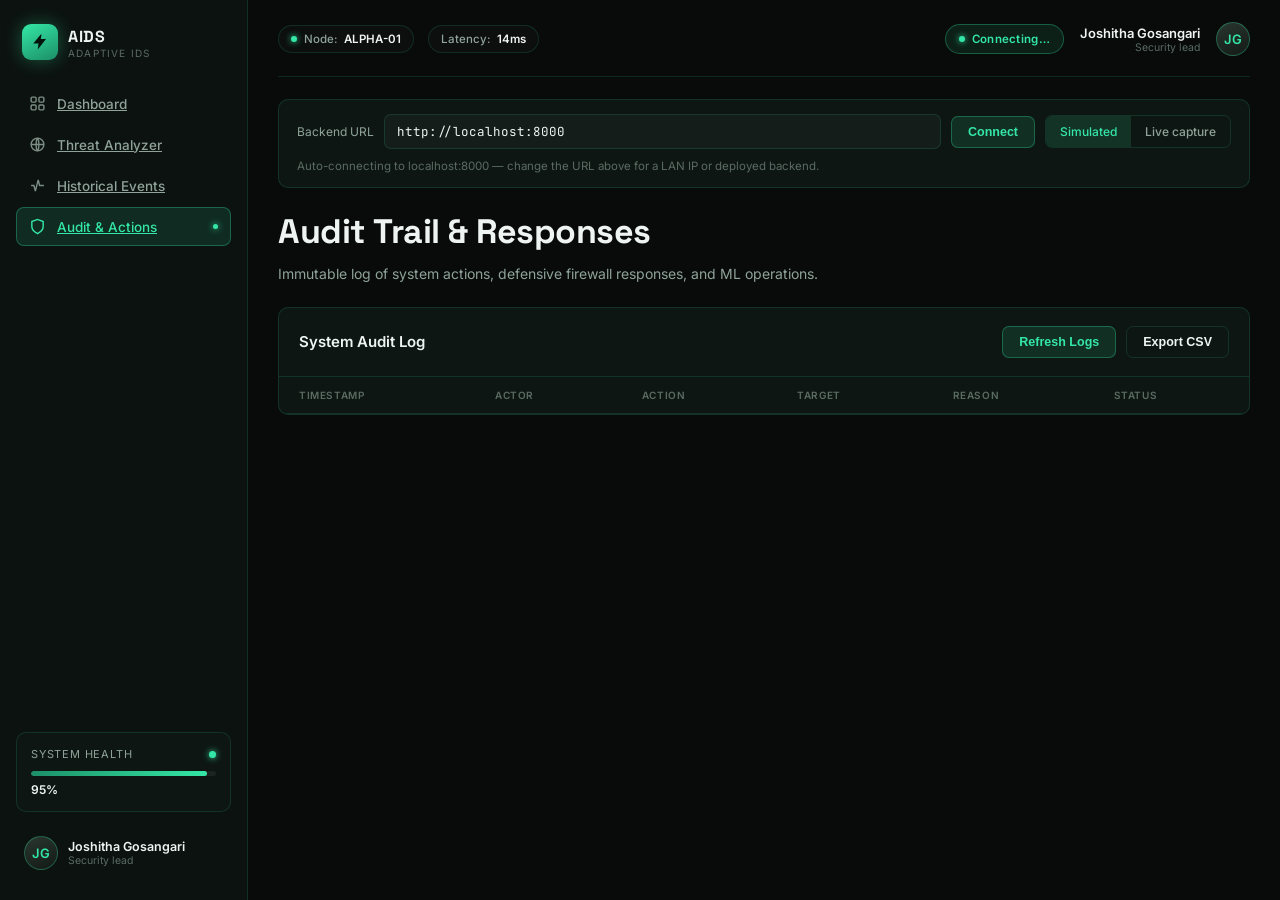
==== frontend/audit.html @ 53b81919 "Split frontend files into separate HTML, CSS and JS pages" ====
<!DOCTYPE html>
<html lang="en">
<head>
<meta charset="UTF-8">
<meta name="viewport" content="width=device-width, initial-scale=1.0">
<title>AIDS — Adaptive Intrusion Detection System</title>
<link rel="preconnect" href="https://fonts.googleapis.com">
<link href="https://fonts.googleapis.com/css2?family=Space+Grotesk:wght@500;600;700&family=Inter:wght@400;500;600&family=JetBrains+Mono:wght@400;500;600&display=swap" rel="stylesheet">
<link rel="stylesheet" href="css/styles.css">
</head>
<body>

<aside class="sidebar">
  <div class="brand">
    <div class="brand-mark">
      <svg width="18" height="18" viewBox="0 0 24 24" fill="#04120c"><path d="M13 2L3 14h7l-1 8 11-14h-7l1-6z"/></svg>
    </div>
    <div>
      <div class="brand-name">AIDS</div>
      <div class="brand-sub">Adaptive IDS</div>
    </div>
  </div>

    <nav>
    <a href="index.html" class="nav-item ">
      <svg viewBox="0 0 24 24" fill="none" stroke="currentColor" stroke-width="2"><rect x="3" y="3" width="7" height="7" rx="1.5"/><rect x="14" y="3" width="7" height="7" rx="1.5"/><rect x="3" y="14" width="7" height="7" rx="1.5"/><rect x="14" y="14" width="7" height="7" rx="1.5"/></svg>
      Dashboard <span class="nav-dot" style="display:none"></span>
    </a>
    <a href="incidents.html" class="nav-item ">
      <svg viewBox="0 0 24 24" fill="none" stroke="currentColor" stroke-width="2"><circle cx="12" cy="12" r="9"/><path d="M3 12h18M12 3c2.5 2.5 2.5 15.5 0 18M12 3c-2.5 2.5-2.5 15.5 0 18"/></svg>
      Threat Analyzer <span class="nav-dot" style="display:none"></span>
    </a>
    <a href="history.html" class="nav-item ">
      <svg viewBox="0 0 24 24" fill="none" stroke="currentColor" stroke-width="2"><path d="M3 12h4l2 8 4-16 2 8h6"/></svg>
      Historical Events <span class="nav-dot" style="display:none"></span>
    </a>
    <a href="audit.html" class="nav-item active">
      <svg viewBox="0 0 24 24" fill="none" stroke="currentColor" stroke-width="2"><path d="M12 22s8-4 8-10V5l-8-3-8 3v7c0 6 8 10 8 10z"/></svg>
      Audit & Actions <span class="nav-dot" style="display:block"></span>
    </a>
  </nav>

  <div class="health-card">
    <div class="health-top"><span>System health</span><span class="health-dot"></span></div>
    <div class="health-bar-track"><div class="health-bar-fill" id="healthFill"></div></div>
    <div class="health-val"><span id="healthVal">95</span>%</div>
  </div>

  <div class="profile-mini">
    <div class="avatar">JG</div>
    <div>
      <div class="profile-name">Joshitha Gosangari</div>
      <div class="profile-role">Security lead</div>
    </div>
  </div>
</aside>

<main>
  <div class="topbar">
    <div class="topbar-left">
      <div class="pill"><span class="pulse"></span> Node: <b>ALPHA-01</b></div>
      <div class="pill">Latency: <b id="latencyVal">14ms</b></div>
    </div>
    <div class="topbar-right">
      <div class="live-badge" id="liveBadge"><span class="pulse"></span> <span id="liveBadgeText">Connecting…</span></div>
      <div class="topbar-user"><div class="name">Joshitha Gosangari</div><div class="role">Security lead</div></div>
      <div class="avatar">JG</div>
    </div>
  </div>

  <div class="conn-bar">
    <div class="conn-row">
      <label>Backend URL</label>
      <input id="backendUrl" type="text" placeholder="http://localhost:8000" class="mono">
      <button id="connectBtn" class="conn-btn">Connect</button>
      <div class="mode-toggle">
        <button id="modeSimBtn" class="mode-btn mode-active" data-mode="simulated">Simulated</button>
        <button id="modeLiveBtn" class="mode-btn" data-mode="live">Live capture</button>
      </div>
    </div>
    <div id="connStatus" class="conn-status">Auto-connecting to localhost:8000 — change the URL above for a LAN IP or deployed backend.</div>
  </div>

  <!-- VIEW: AUDIT -->
  <section id="sec-audit" class="view-section" >
    <h1 class="hero display">Audit Trail & Responses</h1>
    <p class="hero-desc">Immutable log of system actions, defensive firewall responses, and ML operations.</p>
    <div class="table-panel">
      <div class="table-top">
        <div class="table-title">System Audit Log</div>
        <div style="display:flex; gap:10px;">
          <button class="conn-btn" onclick="fetchAudit()">Refresh Logs</button>
          <button class="conn-btn" onclick="exportTableToCSV('auditBody', 'audit_log.csv')" style="background:var(--surface); border:1px solid var(--border); color:var(--text);">Export CSV</button>
        </div>
      </div>
      <div style="max-height:600px; overflow-y:auto;">
        <table>
          <thead>
            <tr>
              <th>Timestamp</th><th>Actor</th><th>Action</th><th>Target</th><th>Reason</th><th>Status</th>
            </tr>
          </thead>
          <tbody id="auditBody"></tbody>
        </table>
      </div>
    </div>
  </section>

  

  

  

</main>

<!-- IP Profile Modal -->
<div class="modal-overlay" id="ipModal">
  <div class="modal-box">
    <button class="modal-close" onclick="closeIpModal()">&times;</button>
    <h2 class="display" style="margin-bottom:10px; font-size:22px;">IP Investigation</h2>
    <div class="mono" id="modalIp" style="color:var(--cyan); font-size:16px; margin-bottom:20px;"></div>
    
    <div style="display:flex; justify-content:space-between; background:rgba(255,255,255,0.05); padding:15px; border-radius:8px; margin-bottom:15px;">
      <div>
        <div style="font-size:11px; color:var(--text-secondary);">Total Events</div>
        <div style="font-size:18px; font-weight:bold;" id="modalEvents">0</div>
      </div>
      <div>
        <div style="font-size:11px; color:var(--text-secondary);">Intrusions</div>
        <div style="font-size:18px; font-weight:bold; color:var(--red);" id="modalIntrusions">0</div>
      </div>
      <div>
        <div style="font-size:11px; color:var(--text-secondary);">Correlated Incidents</div>
        <div style="font-size:18px; font-weight:bold;" id="modalIncidents">0</div>
      </div>
    </div>

    <div style="margin-bottom:20px;">
      <div style="font-size:12px; color:var(--text-secondary); margin-bottom:6px;">Known Attack Signatures (Internal)</div>
      <div id="modalAttacks" style="font-size:13px; color:var(--text-primary);">None</div>
    </div>

    <!-- Threat Intelligence Block -->
    <div style="margin-bottom:24px; padding:16px; background:rgba(255,255,255,0.03); border:1px solid var(--border); border-radius:8px;">
      <div style="display:flex; justify-content:space-between; align-items:center; margin-bottom:12px;">
        <div style="font-size:12px; font-weight:600; color:var(--text-secondary);"><svg viewBox="0 0 24 24" fill="none" stroke="currentColor" stroke-width="2" style="width:14px;height:14px;vertical-align:-3px;margin-right:4px;"><path d="M12 22s8-4 8-10V5l-8-3-8 3v7c0 6 8 10 8 10z"/></svg>External Threat Intelligence</div>
        <div id="tiRiskBadge" style="font-size:10px; font-weight:700; padding:3px 8px; border-radius:12px;"></div>
      </div>
      <div style="display:grid; grid-template-columns:1fr 1fr; gap:10px; font-size:12px;">
        <div><span style="color:var(--text-muted);">Location:</span> <span id="tiLocation" style="color:var(--text-primary);">—</span></div>
        <div><span style="color:var(--text-muted);">ASN:</span> <span id="tiAsn" style="color:var(--text-primary);">—</span></div>
      </div>
      <div id="tiTagsWrap" style="margin-top:12px; display:none; gap:6px; flex-wrap:wrap;"></div>
    </div>

    <button class="conn-btn" style="width:100%; border-color:var(--red); color:var(--red); background:rgba(240,82,90,0.1);" onclick="blockModalIp()">Block IP Address</button>
  </div>
</div>

<div class="toast" id="toast">
  <svg viewBox="0 0 24 24" width="20" height="20" fill="none" stroke="currentColor" stroke-width="2"><path d="M22 11.08V12a10 10 0 11-5.93-9.14"/><path d="M22 4L12 14.01l-3-3"/></svg>
  <span id="toastMsg">Action completed.</span>
</div>

<script src="js/app.js" defer></script>
</body>
</html>
---- frontend/css/styles.css ----
:root{
    --bg:#080b0a;
    --bg-elev:#0c1210;
    --card:#0e1613;
    --card-hover:#101c17;
    --border:rgba(52,225,161,0.14);
    --border-strong:rgba(52,225,161,0.32);
    --green:#34e7a6;
    --green-dim:#1c8f68;
    --cyan:#38bdf8;
    --red:#f0525a;
    --amber:#f5b942;
    --text-primary:#eef4f1;
    --text-secondary:#8fa39a;
    --text-muted:#5a6b63;
    --radius:10px;
  }
  *{box-sizing:border-box; margin:0; padding:0;}
  body{
    background:var(--bg);
    color:var(--text-primary);
    font-family:'Inter',sans-serif;
    display:flex;
    min-height:100vh;
  }
  ::selection{ background:var(--green-dim); color:#04120c; }
  .mono{ font-family:'JetBrains Mono',monospace; }
  .display{ font-family:'Space Grotesk',sans-serif; }

  /* ---------- Sidebar ---------- */
  .sidebar{
    width:248px; flex-shrink:0; background:var(--bg-elev);
    border-right:1px solid var(--border); display:flex; flex-direction:column;
    padding:20px 16px; position:sticky; top:0; height:100vh;
  }
  .brand{ display:flex; align-items:center; gap:10px; padding:4px 6px 24px; }
  .brand-mark{
    width:36px; height:36px; border-radius:9px;
    background:linear-gradient(155deg,var(--green),var(--green-dim));
    display:flex; align-items:center; justify-content:center;
    box-shadow:0 0 18px rgba(52,225,161,0.35);
  }
  .brand-name{ font-family:'Space Grotesk',sans-serif; font-weight:700; font-size:16px; letter-spacing:0.5px; }
  .brand-sub{ font-size:10px; color:var(--text-muted); letter-spacing:1.2px; text-transform:uppercase; }

  nav{ display:flex; flex-direction:column; gap:2px; flex:1; }
  .nav-item{
    display:flex; align-items:center; gap:11px;
    padding:10px 12px; border-radius:8px;
    color:var(--text-secondary); font-size:13.5px; font-weight:500;
    cursor:pointer; border:1px solid transparent;
    transition:background .15s, color .15s; position:relative;
  }
  .nav-item svg{ width:17px; height:17px; flex-shrink:0; opacity:.85; }
  .nav-item:hover{ background:rgba(52,225,161,0.06); color:var(--text-primary); }
  .nav-item.active{
    background:rgba(52,225,161,0.12); color:var(--green); border-color:var(--border-strong);
  }
  .nav-item.active svg{ opacity:1; }
  .nav-dot{ width:5px; height:5px; border-radius:50%; background:var(--green); margin-left:auto; box-shadow:0 0 6px var(--green); }

  .health-card{ margin-top:16px; padding:14px; border-radius:var(--radius); background:var(--card); border:1px solid var(--border); }
  .health-top{ display:flex; justify-content:space-between; align-items:center; font-size:11px; color:var(--text-secondary); text-transform:uppercase; letter-spacing:.8px; margin-bottom:10px; }
  .health-dot{ width:7px; height:7px; border-radius:50%; background:var(--green); box-shadow:0 0 6px var(--green); }
  .health-bar-track{ height:5px; border-radius:4px; background:rgba(255,255,255,0.06); overflow:hidden; margin-bottom:6px; }
  .health-bar-fill{ height:100%; border-radius:4px; background:linear-gradient(90deg,var(--green-dim),var(--green)); width:95%; }
  .health-val{ font-size:12px; color:var(--text-primary); font-weight:600; }

  .profile-mini{ display:flex; align-items:center; gap:10px; margin-top:14px; padding:10px 8px; border-radius:8px; }
  .avatar{
    width:34px; height:34px; border-radius:50%;
    background:linear-gradient(155deg,#2a3630,#131a17);
    border:1px solid var(--border-strong);
    display:flex; align-items:center; justify-content:center;
    font-size:13px; font-weight:600; color:var(--green);
  }
  .profile-name{ font-size:12.5px; font-weight:600; }
  .profile-role{ font-size:10.5px; color:var(--text-muted); }

  /* ---------- Main ---------- */
  main{ flex:1; min-width:0; padding:22px 30px 60px; }
  .topbar{
    display:flex; align-items:center; justify-content:space-between;
    padding-bottom:20px; margin-bottom:22px; border-bottom:1px solid var(--border);
  }
  .topbar-left{ display:flex; align-items:center; gap:14px; }
  .pill{
    display:flex; align-items:center; gap:7px;
    font-size:11.5px; font-weight:500; color:var(--text-secondary);
    padding:6px 12px; border-radius:20px; border:1px solid var(--border);
    background:rgba(255,255,255,0.02);
  }
  .pill b{ color:var(--text-primary); font-weight:600; }
  .pulse{ width:6px; height:6px; border-radius:50%; background:var(--green); box-shadow:0 0 6px var(--green); animation:pulse 1.8s infinite; }
  @keyframes pulse{ 0%,100%{opacity:1;} 50%{opacity:.35;} }
  .topbar-right{ display:flex; align-items:center; gap:16px; }
  .topbar-user{ text-align:right; }
  .topbar-user .name{ font-size:13px; font-weight:600; }
  .topbar-user .role{ font-size:10.5px; color:var(--text-muted); }
  .live-badge{
    display:flex; align-items:center; gap:7px;
    background:rgba(52,225,161,0.1); border:1px solid var(--border-strong);
    color:var(--green); font-size:11.5px; font-weight:600;
    padding:7px 13px; border-radius:20px; letter-spacing:.3px;
  }

  .conn-bar{ background:var(--card); border:1px solid var(--border); border-radius:var(--radius); padding:14px 18px; margin-bottom:22px; }
  .conn-row{ display:flex; align-items:center; gap:10px; flex-wrap:wrap; }
  .conn-row label{ font-size:12px; color:var(--text-secondary); white-space:nowrap; }
  #backendUrl{
    flex:1; min-width:220px; background:rgba(255,255,255,0.03); border:1px solid var(--border);
    color:var(--text-primary); font-size:12.5px; padding:8px 12px; border-radius:7px; outline:none;
  }
  #backendUrl:focus{ border-color:var(--border-strong); }
  .conn-btn{
    background:rgba(52,225,161,0.12); border:1px solid var(--border-strong); color:var(--green);
    font-size:12.5px; font-weight:600; padding:8px 16px; border-radius:7px; cursor:pointer;
  }
  .conn-btn:hover{ background:rgba(52,225,161,0.2); }
  .mode-toggle{ display:flex; border:1px solid var(--border); border-radius:7px; overflow:hidden; }
  .mode-btn{
    background:none; border:none; color:var(--text-secondary); font-size:12px; font-weight:500;
    padding:8px 14px; cursor:pointer; font-family:'Inter',sans-serif;
  }
  .mode-btn.mode-active{ background:rgba(52,225,161,0.14); color:var(--green); }
  .conn-status{ margin-top:10px; font-size:11.5px; color:var(--text-muted); }
  .conn-status.ok{ color:var(--green); }
  .conn-status.err{ color:var(--red); }

  .status-line{ display:flex; align-items:center; gap:8px; color:var(--green); font-size:11.5px; font-weight:600; letter-spacing:1px; text-transform:uppercase; margin-bottom:10px; }
  h1.hero{ font-family:'Space Grotesk',sans-serif; font-weight:700; font-size:34px; letter-spacing:-0.5px; margin-bottom:10px; }
  .hero-desc{ color:var(--text-secondary); font-size:14px; max-width:640px; line-height:1.55; margin-bottom:22px; }
  .hero-desc b{ color:var(--text-primary); }

  .stat-grid{ display:grid; grid-template-columns:repeat(4,1fr); gap:16px; margin-bottom:22px; }
  .stat-card{
    background:var(--card); border:1px solid var(--border); border-radius:var(--radius);
    padding:18px; transition:border-color .2s, transform .2s;
  }
  .stat-card:hover{ border-color:var(--border-strong); transform:translateY(-1px); }
  .stat-top{ display:flex; align-items:center; justify-content:space-between; margin-bottom:14px; }
  .stat-icon{ width:32px; height:32px; border-radius:8px; display:flex; align-items:center; justify-content:center; }
  .stat-icon svg{ width:16px; height:16px; }
  .stat-tag{ font-size:9.5px; font-weight:700; letter-spacing:.6px; padding:3px 8px; border-radius:5px; }
  .stat-label{ font-size:11.5px; color:var(--text-secondary); margin-bottom:4px; }
  .stat-value{ font-family:'Space Grotesk',sans-serif; font-size:26px; font-weight:700; }
  .stat-value span{ font-size:14px; color:var(--text-muted); font-weight:500; }
  .stat-foot{ font-size:11px; margin-top:8px; display:flex; align-items:center; gap:5px; }

  .c-global .stat-icon{ background:rgba(56,189,248,0.12); color:var(--cyan); }
  .c-global .stat-tag{ background:rgba(56,189,248,0.12); color:var(--cyan); }
  .c-neural .stat-icon{ background:rgba(52,225,161,0.12); color:var(--green); }
  .c-neural .stat-tag{ background:rgba(52,225,161,0.12); color:var(--green); }
  .c-critical .stat-icon{ background:rgba(240,82,90,0.14); color:var(--red); }
  .c-critical .stat-tag{ background:rgba(240,82,90,0.14); color:var(--red); }
  .c-health .stat-icon{ background:rgba(52,225,161,0.12); color:var(--green); }
  .c-health .stat-tag{ background:rgba(52,225,161,0.12); color:var(--green); }
  .foot-up{ color:var(--green); } .foot-warn{ color:var(--red); } .foot-neutral{ color:var(--text-muted); }

  .insight-panel{
    background:linear-gradient(180deg, rgba(52,225,161,0.05), transparent 60%), var(--card);
    border:1px solid var(--border); border-radius:var(--radius);
    padding:20px 22px; margin-bottom:22px;
  }
  .insight-head{ display:flex; align-items:center; gap:9px; margin-bottom:12px; font-weight:600; font-size:14.5px; }
  .insight-head svg{ width:16px; height:16px; color:var(--green); }
  .insight-panel p{ font-size:13px; color:var(--text-secondary); line-height:1.75; }
  .insight-panel p + p{ margin-top:10px; }
  .insight-panel b{ color:var(--text-primary); }
  .insight-src{ margin-top:12px; font-size:11px; color:var(--text-muted); font-style:italic; }

  .grid-2{ display:grid; grid-template-columns:2fr 1fr; gap:16px; margin-bottom:22px; align-items:start; }
  .panel{ background:var(--card); border:1px solid var(--border); border-radius:var(--radius); padding:20px; }
  .panel-head{ display:flex; align-items:center; justify-content:space-between; margin-bottom:16px; }
  .panel-title{ display:flex; align-items:center; gap:9px; font-weight:600; font-size:15px; }
  .panel-title svg{ width:16px; height:16px; color:var(--green); }
  .legend{ display:flex; gap:16px; margin-left:auto; font-size:11.5px; color:var(--text-secondary); }
  .legend span{ display:inline-flex; align-items:center; gap:6px; }
  .dot{ width:8px; height:8px; border-radius:2px; }

  #chartWrap{ position:relative; height:230px; margin-top:4px; }
  #tooltip{
    position:absolute; pointer-events:none; opacity:0; transition:opacity .1s;
    background:#0c1512; border:1px solid var(--border-strong); border-radius:8px;
    padding:8px 12px; font-size:11.5px; z-index:5; white-space:nowrap;
  }
  #tooltip .t-time{ color:var(--text-muted); margin-bottom:4px; font-family:'JetBrains Mono',monospace; }
  #tooltip .t-row{ display:flex; justify-content:space-between; gap:14px; }

  .posture-row{ margin-bottom:16px; }
  .posture-top{ display:flex; justify-content:space-between; font-size:12.5px; margin-bottom:6px; }
  .posture-top b{ font-weight:600; }
  .posture-track{ height:6px; border-radius:4px; background:rgba(255,255,255,0.05); overflow:hidden; }
  .posture-fill{ height:100%; border-radius:4px; }
  .ai-note{
    margin-top:18px; padding:12px 14px; border-radius:8px;
    background:rgba(52,225,161,0.06); border:1px solid var(--border);
    font-size:12px; color:var(--text-secondary); line-height:1.6;
    display:flex; gap:10px;
  }
  .ai-note .bar{ width:3px; border-radius:2px; background:var(--green); flex-shrink:0; }
  .ai-note b{ color:var(--text-primary); }

  .table-panel{ background:var(--card); border:1px solid var(--border); border-radius:var(--radius); overflow:hidden; }
  .table-top{ display:flex; align-items:center; gap:12px; padding:18px 20px; border-bottom:1px solid var(--border); flex-wrap:wrap; }
  .table-title{ display:flex; align-items:center; gap:9px; font-weight:600; font-size:15px; margin-right:auto; }
  .table-title svg{ width:16px; height:16px; color:var(--green); }
  .search-box{
    display:flex; align-items:center; gap:8px;
    background:rgba(255,255,255,0.03); border:1px solid var(--border); border-radius:7px;
    padding:7px 11px; min-width:200px;
  }
  .search-box svg{ width:14px; height:14px; color:var(--text-muted); flex-shrink:0; }
  .search-box input{
    background:none; border:none; outline:none; color:var(--text-primary);
    font-size:12.5px; width:100%; font-family:'Inter',sans-serif;
  }
  .search-box input::placeholder{ color:var(--text-muted); }
  select{
    background:rgba(255,255,255,0.03); border:1px solid var(--border); color:var(--text-secondary);
    font-size:12px; padding:7px 10px; border-radius:7px; outline:none; font-family:'Inter',sans-serif;
    cursor:pointer;
  }
  select:hover{ border-color:var(--border-strong); }

  table{ width:100%; border-collapse:collapse; }
  thead th{
    text-align:left; font-size:10px; letter-spacing:.6px; text-transform:uppercase;
    color:var(--text-muted); font-weight:600; padding:12px 20px; border-bottom:1px solid var(--border);
    white-space:nowrap;
  }
  tbody td{ padding:13px 20px; font-size:12.5px; border-bottom:1px solid rgba(255,255,255,0.03); white-space:nowrap; }
  tbody tr{ transition:background .3s; }
  tbody tr:hover{ background:rgba(52,225,161,0.03); }
  tbody tr.new-row{ animation:rowIn .6s ease; }
  @keyframes rowIn{ from{ background:rgba(52,225,161,0.14); } to{ background:transparent; } }
  .badge{ display:inline-block; font-size:11px; font-weight:600; padding:4px 10px; border-radius:5px; }
  .badge-normal{ background:rgba(52,225,161,0.12); color:var(--green); }
  .badge-intrusion{ background:rgba(240,82,90,0.14); color:var(--red); }
  .proto-badge{ font-family:'JetBrains Mono',monospace; font-size:10.5px; background:rgba(255,255,255,0.05); padding:3px 8px; border-radius:5px; color:var(--text-secondary); }
  .sev-badge{ font-size:10.5px; font-weight:700; padding:3px 9px; border-radius:5px; letter-spacing:.3px; }
  .sev-critical{ background:var(--red); color:#3a0508; }
  .sev-low{ background:rgba(245,185,66,0.15); color:var(--amber); }
  .sev-none{ color:var(--text-muted); }
  .ip{ font-family:'JetBrains Mono',monospace; font-size:12px; color:var(--cyan); cursor:pointer; text-decoration:underline; }
  .ip:hover { color:var(--green); }
  .conf-high{ color:var(--green); font-weight:600; }
  .conf-low{ color:var(--amber); font-weight:600; }
  .attack-type{ font-size:11.5px; color:var(--text-secondary); }
  .action-icons{ display:flex; gap:10px; }
  .action-icons button{
    background:none; border:1px solid var(--border); border-radius:6px; width:26px; height:26px;
    display:flex; align-items:center; justify-content:center; cursor:pointer; color:var(--text-secondary);
  }
  .action-icons button:hover{ border-color:var(--border-strong); color:var(--green); }
  .action-icons svg{ width:13px; height:13px; }
  .table-empty{ padding:40px 20px; text-align:center; color:var(--text-muted); font-size:13px; }

  ::-webkit-scrollbar{ width:8px; height:8px; }
  ::-webkit-scrollbar-thumb{ background:rgba(52,225,161,0.18); border-radius:8px; }
  ::-webkit-scrollbar-track{ background:transparent; }

  @media(max-width:1100px){
    .stat-grid{ grid-template-columns:repeat(2,1fr); }
    .grid-2{ grid-template-columns:1fr; }
  }

  /* Modal */
  .modal-overlay {
    position:fixed; top:0; left:0; width:100%; height:100%; background:rgba(0,0,0,0.7);
    display:flex; align-items:center; justify-content:center; z-index:100; opacity:0; pointer-events:none; transition:opacity .2s;
  }
  .modal-overlay.open { opacity:1; pointer-events:auto; }
  .modal-box {
    background:var(--card); border:1px solid var(--border); border-radius:var(--radius); padding:24px;
    width:90%; max-width:500px; transform:scale(0.95); transition:transform .2s;
  }
  .modal-overlay.open .modal-box { transform:scale(1); }
  .modal-close { float:right; background:none; border:none; color:var(--text-muted); cursor:pointer; font-size:20px; }
  .modal-close:hover { color:var(--text-primary); }

  .toast {
    position:fixed; bottom:20px; right:20px; background:var(--card); border:1px solid var(--border-strong);
    color:var(--green); padding:12px 20px; border-radius:8px; z-index:1000; display:flex; align-items:center; gap:10px;
    box-shadow: 0 4px 12px rgba(0,0,0,0.5); transform:translateY(100px); opacity:0; transition:all 0.3s;
  }
  .toast.show { transform:translateY(0); opacity:1; }
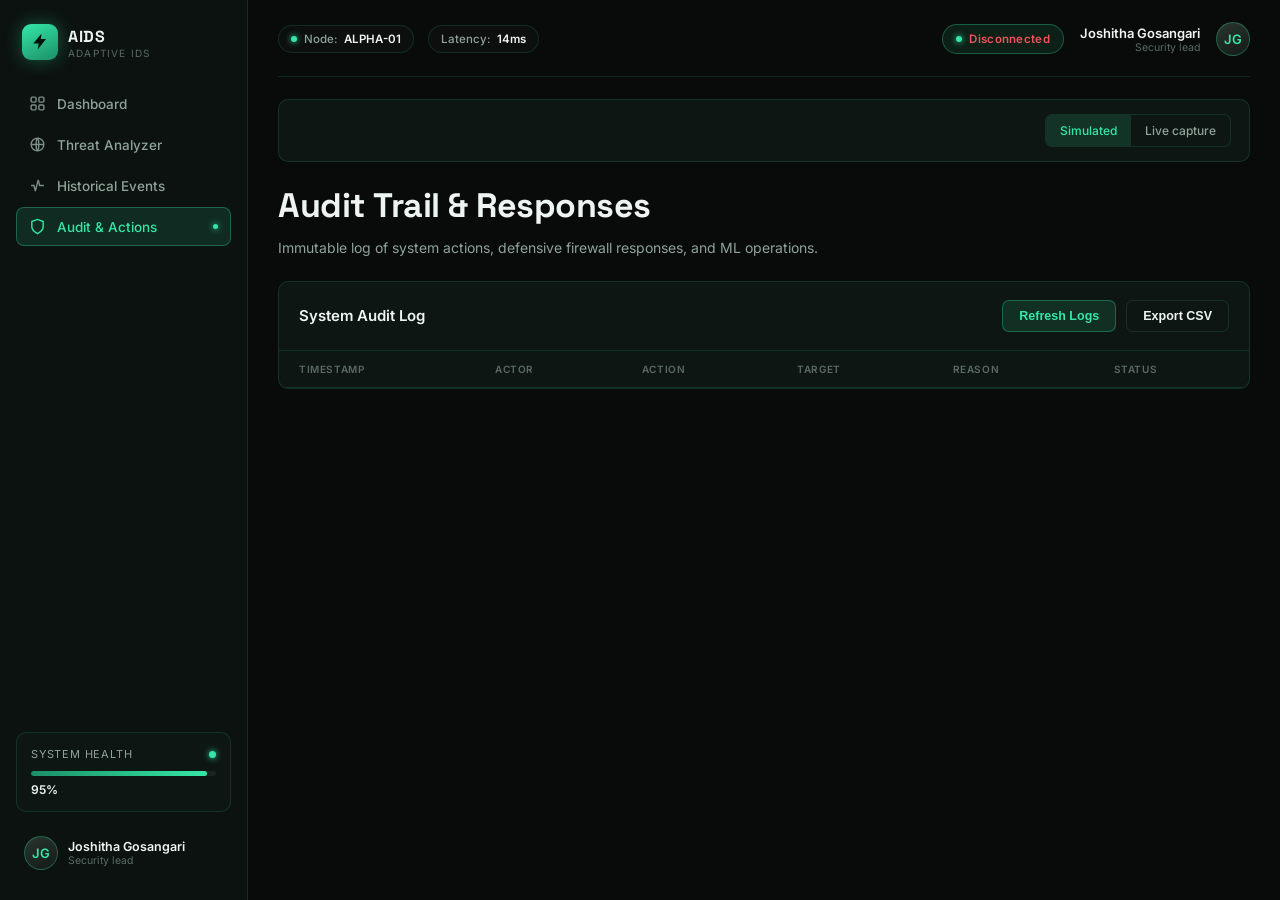
==== commit 2416a4a4: "Hardcode connection logic and remove connection inputs" ====
--- a/frontend/audit.html
+++ b/frontend/audit.html
@@ -69,16 +69,13 @@
   </div>
 
   <div class="conn-bar">
-    <div class="conn-row">
-      <label>Backend URL</label>
-      <input id="backendUrl" type="text" placeholder="http://localhost:8000" class="mono">
-      <button id="connectBtn" class="conn-btn">Connect</button>
+    <div class="conn-row" style="justify-content: flex-end;">
       <div class="mode-toggle">
         <button id="modeSimBtn" class="mode-btn mode-active" data-mode="simulated">Simulated</button>
         <button id="modeLiveBtn" class="mode-btn" data-mode="live">Live capture</button>
       </div>
     </div>
-    <div id="connStatus" class="conn-status">Auto-connecting to localhost:8000 — change the URL above for a LAN IP or deployed backend.</div>
+    <div id="connStatus" class="conn-status" style="display:none;"></div>
   </div>
 
   <!-- VIEW: AUDIT -->
--- a/frontend/css/styles.css
+++ b/frontend/css/styles.css
@@ -50,6 +50,7 @@
     color:var(--text-secondary); font-size:13.5px; font-weight:500;
     cursor:pointer; border:1px solid transparent;
     transition:background .15s, color .15s; position:relative;
+    text-decoration:none;
   }
   .nav-item svg{ width:17px; height:17px; flex-shrink:0; opacity:.85; }
   .nav-item:hover{ background:rgba(52,225,161,0.06); color:var(--text-primary); }
@@ -127,6 +128,22 @@
   .conn-status.ok{ color:var(--green); }
   .conn-status.err{ color:var(--red); }
 
+  .ticker-wrap{
+    display:flex; align-items:center; background:rgba(240,82,90,0.04);
+    border:1px solid rgba(240,82,90,0.15); border-radius:7px; overflow:hidden;
+    margin-bottom:22px; height:34px;
+  }
+  .ticker-label{
+    background:rgba(240,82,90,0.12); color:var(--red); font-size:10px; font-weight:700;
+    padding:0 12px; height:100%; display:flex; align-items:center; letter-spacing:1px;
+    border-right:1px solid rgba(240,82,90,0.2); z-index:2; flex-shrink:0;
+  }
+  .ticker-track{ flex:1; overflow:hidden; position:relative; height:100%; display:flex; align-items:center; white-space:nowrap; }
+  .ticker-content{ display:flex; gap:30px; padding-left:100%; animation:ticker 25s linear infinite; }
+  .ticker-item{ font-family:'JetBrains Mono',monospace; font-size:11.5px; color:var(--text-primary); display:inline-flex; align-items:center; gap:8px;}
+  .ticker-item b{ color:var(--red); }
+  @keyframes ticker{ 0% { transform:translateX(0); } 100% { transform:translateX(-100%); } }
+
   .status-line{ display:flex; align-items:center; gap:8px; color:var(--green); font-size:11.5px; font-weight:600; letter-spacing:1px; text-transform:uppercase; margin-bottom:10px; }
   h1.hero{ font-family:'Space Grotesk',sans-serif; font-weight:700; font-size:34px; letter-spacing:-0.5px; margin-bottom:10px; }
   .hero-desc{ color:var(--text-secondary); font-size:14px; max-width:640px; line-height:1.55; margin-bottom:22px; }
@@ -170,7 +187,8 @@
   .insight-src{ margin-top:12px; font-size:11px; color:var(--text-muted); font-style:italic; }
 
   .grid-2{ display:grid; grid-template-columns:2fr 1fr; gap:16px; margin-bottom:22px; align-items:start; }
-  .panel{ background:var(--card); border:1px solid var(--border); border-radius:var(--radius); padding:20px; }
+  .grid-3{ display:grid; grid-template-columns:2fr 1fr 1fr; gap:16px; margin-bottom:22px; align-items:start; }
+  .panel{ background:var(--card); border:1px solid var(--border); border-radius:var(--radius); padding:20px; height:100%; }
   .panel-head{ display:flex; align-items:center; justify-content:space-between; margin-bottom:16px; }
   .panel-title{ display:flex; align-items:center; gap:9px; font-weight:600; font-size:15px; }
   .panel-title svg{ width:16px; height:16px; color:var(--green); }
@@ -186,6 +204,22 @@
   }
   #tooltip .t-time{ color:var(--text-muted); margin-bottom:4px; font-family:'JetBrains Mono',monospace; }
   #tooltip .t-row{ display:flex; justify-content:space-between; gap:14px; }
+  
+  .proto-chart-wrap{ display:flex; justify-content:center; align-items:center; margin:15px 0 25px; }
+  .doughnut-chart{
+    width:140px; height:140px; border-radius:50%;
+    background:conic-gradient(var(--text-muted) 0% 100%);
+    position:relative;
+    display:flex; justify-content:center; align-items:center;
+    transition:background 0.5s ease;
+  }
+  .doughnut-chart::after{
+    content:""; width:100px; height:100px; border-radius:50%; background:var(--card);
+    position:absolute; box-shadow:inset 0 0 10px rgba(0,0,0,0.5);
+  }
+  .proto-legend{ display:flex; flex-direction:column; gap:10px; }
+  .proto-legend-item{ display:flex; align-items:center; justify-content:space-between; font-size:12.5px; color:var(--text-secondary); }
+  .proto-legend-item b{ color:var(--text-primary); font-family:'JetBrains Mono',monospace; }
 
   .posture-row{ margin-bottom:16px; }
   .posture-top{ display:flex; justify-content:space-between; font-size:12.5px; margin-bottom:6px; }
@@ -262,8 +296,34 @@
 
   @media(max-width:1100px){
     .stat-grid{ grid-template-columns:repeat(2,1fr); }
-    .grid-2{ grid-template-columns:1fr; }
-  }
+    .grid-3{ grid-template-columns:1fr; }
+  }
+
+  /* Packet Inspector Panel */
+  .inspector-panel{
+    position:fixed; top:0; right:-500px; width:450px; height:100vh;
+    background:var(--bg-elev); border-left:1px solid var(--border-strong);
+    box-shadow:-10px 0 30px rgba(0,0,0,0.6); z-index:90; transition:right 0.3s cubic-bezier(0.2, 0.8, 0.2, 1);
+    display:flex; flex-direction:column;
+  }
+  .inspector-panel.open{ right:0; }
+  .inspector-head{
+    padding:20px; border-bottom:1px solid var(--border);
+    display:flex; justify-content:space-between; align-items:center;
+  }
+  .inspector-title{ font-size:15px; font-weight:600; color:var(--text-primary); }
+  .inspector-body{ padding:20px; flex:1; overflow-y:auto; }
+  .inspector-meta{ margin-bottom:24px; display:flex; flex-direction:column; gap:8px; font-size:12.5px; color:var(--text-secondary); }
+  .inspector-meta b{ color:var(--cyan); font-family:'JetBrains Mono',monospace; }
+  .inspector-section-title{ font-size:11px; font-weight:700; color:var(--text-muted); text-transform:uppercase; letter-spacing:1px; margin-bottom:12px; }
+  .hex-dump{
+    background:#080b0a; border:1px solid var(--border); border-radius:7px;
+    padding:16px; font-family:'JetBrains Mono',monospace; font-size:11.5px;
+    color:var(--text-secondary); line-height:1.6; white-space:pre; overflow-x:auto;
+  }
+  .hex-dump .hd-offset{ color:var(--text-muted); margin-right:16px; }
+  .hex-dump .hd-hex{ color:var(--cyan); margin-right:16px; }
+  .hex-dump .hd-ascii{ color:var(--green-dim); }
 
   /* Modal */
   .modal-overlay {
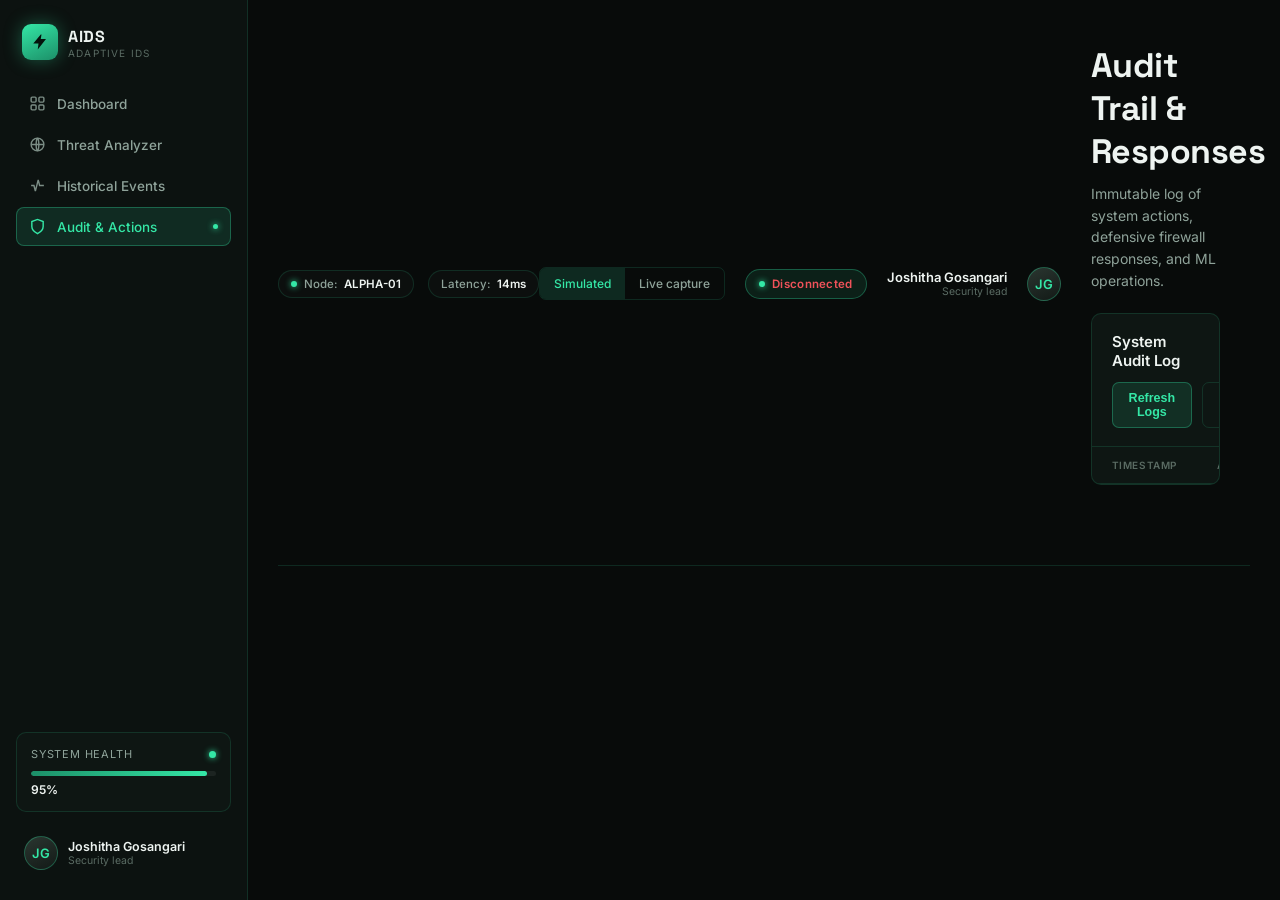
==== commit db7a2d75: "Fix UI topbar styling on all pages" ====
--- a/frontend/audit.html
+++ b/frontend/audit.html
@@ -61,22 +61,17 @@
       <div class="pill"><span class="pulse"></span> Node: <b>ALPHA-01</b></div>
       <div class="pill">Latency: <b id="latencyVal">14ms</b></div>
     </div>
-    <div class="topbar-right">
+    <div class="topbar-right" style="display:flex; align-items:center; gap:20px;">
+      <div class="mode-toggle">
+        <button id="modeSimBtn" class="mode-btn mode-active" data-mode="simulated">Simulated</button>
+        <button id="modeLiveBtn" class="mode-btn" data-mode="live">Live capture</button>
+      </div>
       <div class="live-badge" id="liveBadge"><span class="pulse"></span> <span id="liveBadgeText">Connecting…</span></div>
       <div class="topbar-user"><div class="name">Joshitha Gosangari</div><div class="role">Security lead</div></div>
       <div class="avatar">JG</div>
     </div>
-  </div>
-
-  <div class="conn-bar">
-    <div class="conn-row" style="justify-content: flex-end;">
-      <div class="mode-toggle">
-        <button id="modeSimBtn" class="mode-btn mode-active" data-mode="simulated">Simulated</button>
-        <button id="modeLiveBtn" class="mode-btn" data-mode="live">Live capture</button>
-      </div>
-    </div>
-    <div id="connStatus" class="conn-status" style="display:none;"></div>
-  </div>
+  </header>
+  <main class="content">
 
   <!-- VIEW: AUDIT -->
   <section id="sec-audit" class="view-section" >
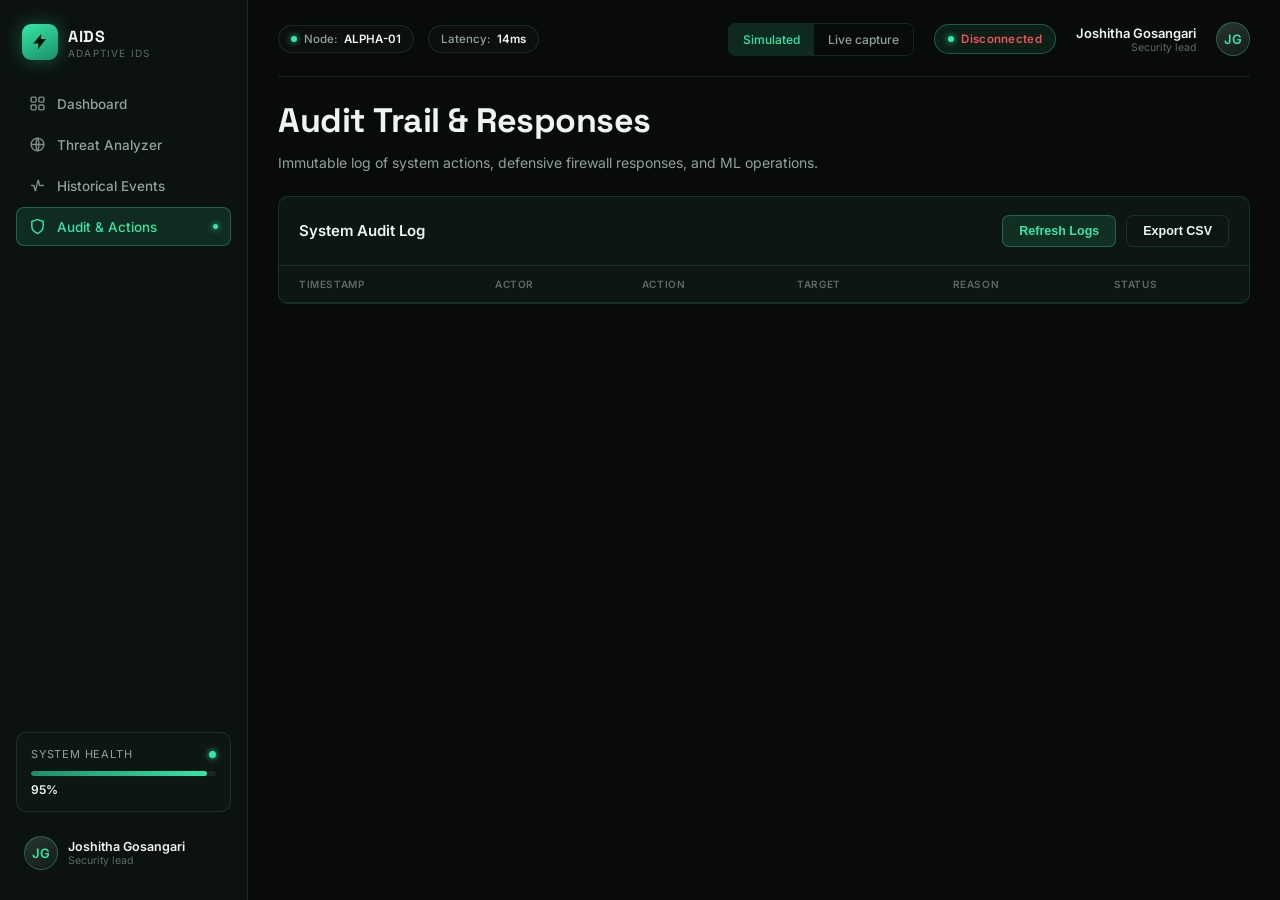
==== commit 725934e4: "Fix UI layout bug caused by stray tags" ====
--- a/frontend/audit.html
+++ b/frontend/audit.html
@@ -70,8 +70,7 @@
       <div class="topbar-user"><div class="name">Joshitha Gosangari</div><div class="role">Security lead</div></div>
       <div class="avatar">JG</div>
     </div>
-  </header>
-  <main class="content">
+  </div>
 
   <!-- VIEW: AUDIT -->
   <section id="sec-audit" class="view-section" >
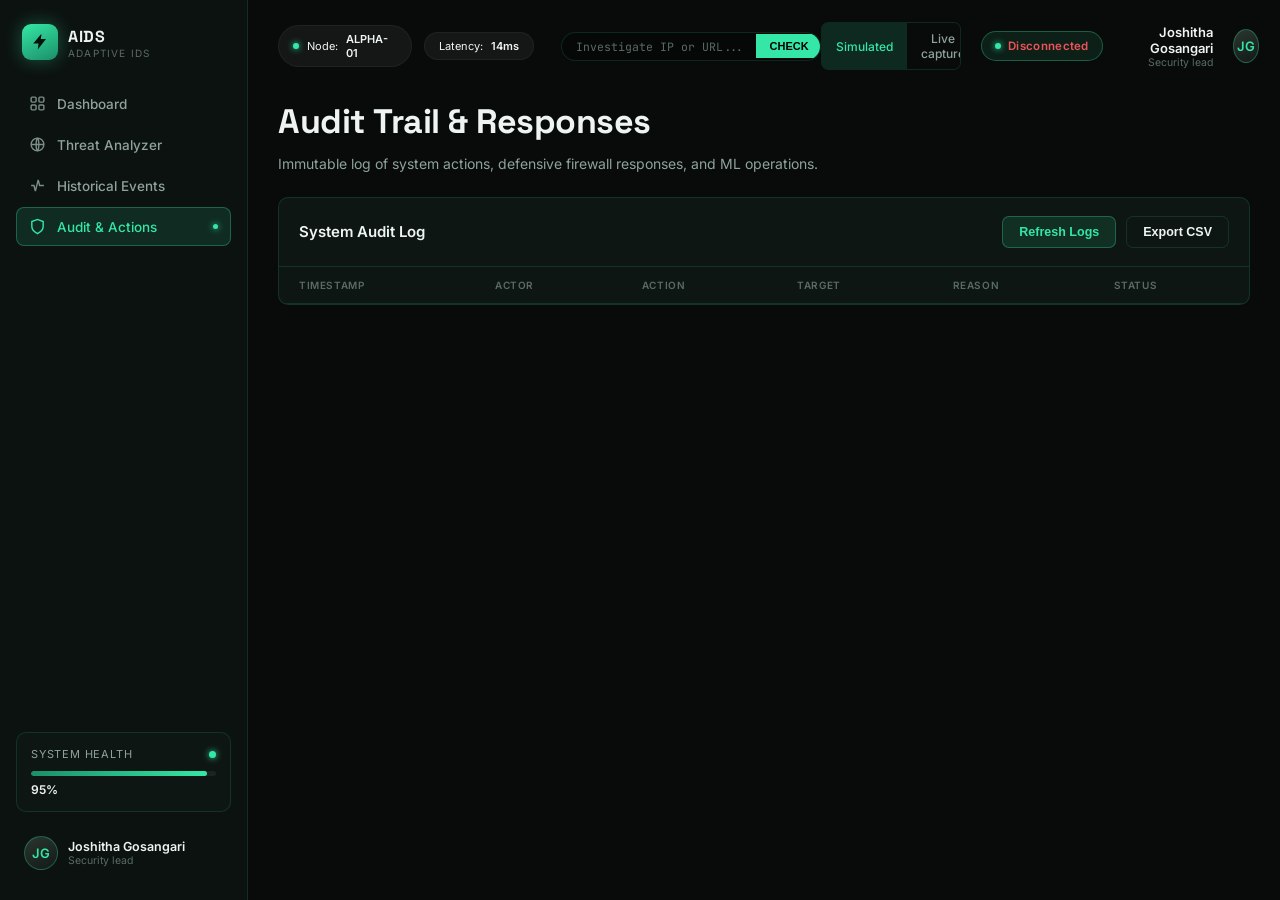
==== commit 19a56c12: "Add manual IP/URL lookup feature to topbar" ====
--- a/frontend/audit.html
+++ b/frontend/audit.html
@@ -60,6 +60,10 @@
     <div class="topbar-left">
       <div class="pill"><span class="pulse"></span> Node: <b>ALPHA-01</b></div>
       <div class="pill">Latency: <b id="latencyVal">14ms</b></div>
+      <div class="lookup-bar">
+        <input type="text" id="manualLookupInput_aud" placeholder="Investigate IP or URL..." class="mono" onkeypress="if(event.key==='Enter') manualLookup('manualLookupInput_aud')">
+        <button onclick="manualLookup('manualLookupInput_aud')">Check</button>
+      </div>
     </div>
     <div class="topbar-right" style="display:flex; align-items:center; gap:20px;">
       <div class="mode-toggle">
--- a/frontend/css/styles.css
+++ b/frontend/css/styles.css
@@ -80,17 +80,17 @@
 
   /* ---------- Main ---------- */
   main{ flex:1; min-width:0; padding:22px 30px 60px; }
-  .topbar{
-    display:flex; align-items:center; justify-content:space-between;
-    padding-bottom:20px; margin-bottom:22px; border-bottom:1px solid var(--border);
-  }
-  .topbar-left{ display:flex; align-items:center; gap:14px; }
-  .pill{
-    display:flex; align-items:center; gap:7px;
-    font-size:11.5px; font-weight:500; color:var(--text-secondary);
-    padding:6px 12px; border-radius:20px; border:1px solid var(--border);
-    background:rgba(255,255,255,0.02);
-  }
+  .topbar{ display:flex; justify-content:space-between; margin-bottom:30px; align-items:center; }
+  .topbar-left{ display:flex; align-items:center; gap:12px; }
+  .pill{ background:rgba(255,255,255,0.05); border-radius:30px; padding:6px 14px; font-size:11px; display:flex; align-items:center; gap:8px; border:1px solid rgba(255,255,255,0.05); }
+  
+  .lookup-bar { display:flex; align-items:center; background:rgba(0,0,0,0.2); border:1px solid var(--border); border-radius:30px; overflow:hidden; margin-left:15px; }
+  .lookup-bar input { background:transparent; border:none; color:var(--text-primary); padding:6px 14px; font-size:11.5px; width:200px; outline:none; }
+  .lookup-bar input::placeholder { color:var(--text-muted); }
+  .lookup-bar button { background:var(--green); color:#000; border:none; padding:6px 14px; font-size:11px; font-weight:700; cursor:pointer; text-transform:uppercase; transition:background .2s; }
+  .lookup-bar button:hover { background:#2cc990; }
+
+  .live-badge{ font-size:11.5px; display:flex; align-items:center; gap:8px; color:var(--green); background:rgba(52,225,161,0.1); padding:6px 12px; border-radius:30px; font-weight:600;}
   .pill b{ color:var(--text-primary); font-weight:600; }
   .pulse{ width:6px; height:6px; border-radius:50%; background:var(--green); box-shadow:0 0 6px var(--green); animation:pulse 1.8s infinite; }
   @keyframes pulse{ 0%,100%{opacity:1;} 50%{opacity:.35;} }
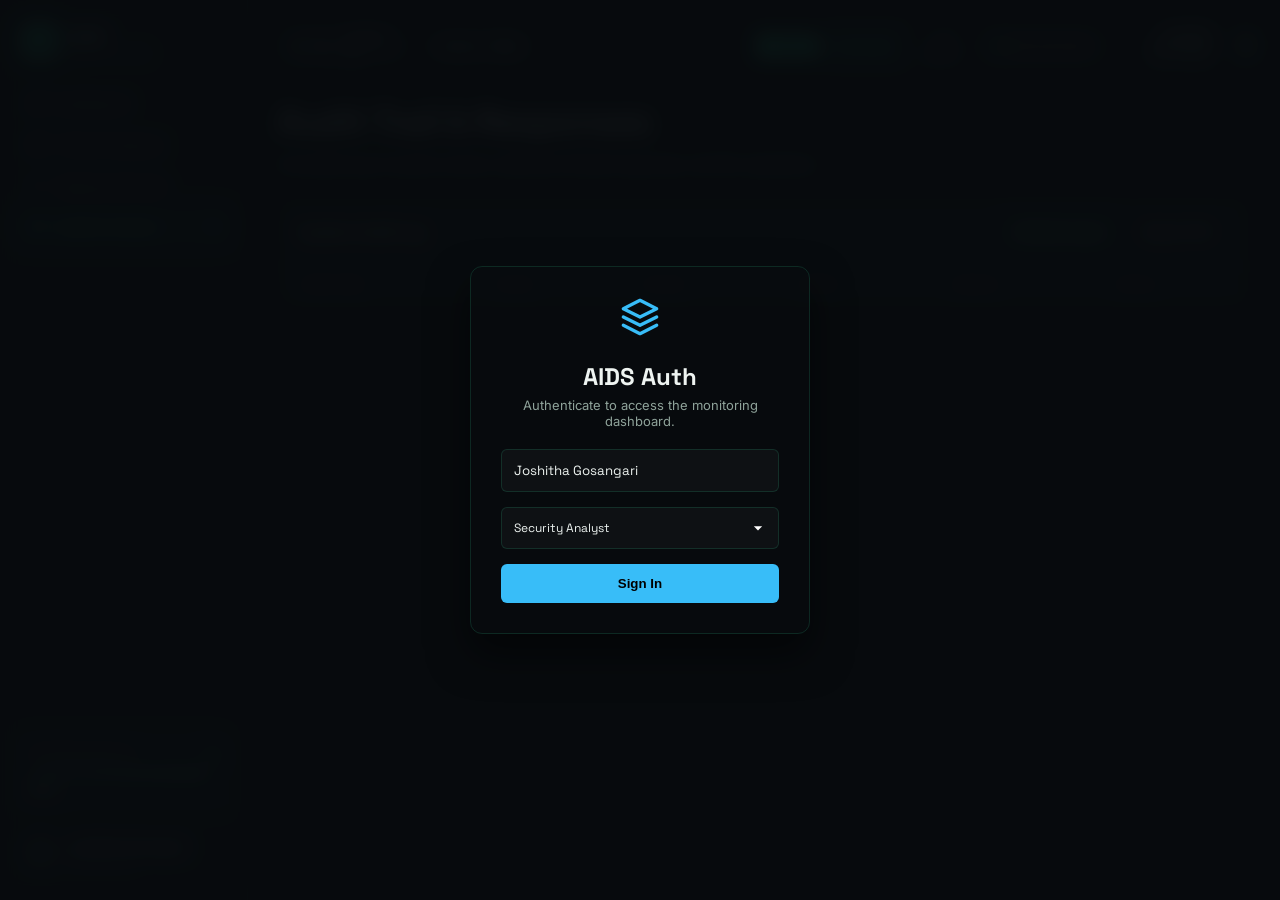
==== commit beb25710: "Complete F19, F20, F22 features" ====
--- a/frontend/audit.html
+++ b/frontend/audit.html
@@ -159,5 +159,23 @@
 </div>
 
 <script src="js/app.js" defer></script>
+
+<div class="login-overlay" id="loginOverlay">
+  <div class="login-box">
+    <div style="margin-bottom:20px;">
+      <svg width="40" height="40" viewBox="0 0 24 24" fill="none" stroke="var(--cyan)" stroke-width="2" stroke-linecap="round" stroke-linejoin="round"><path d="M12 2L2 7l10 5 10-5-10-5zM2 17l10 5 10-5M2 12l10 5 10-5"/></svg>
+    </div>
+    <h2 class="display" style="font-size:24px; margin-bottom:5px;">AIDS Auth</h2>
+    <p style="color:var(--text-secondary); font-size:13px; margin-bottom:20px;">Authenticate to access the monitoring dashboard.</p>
+    <input type="text" id="loginName" class="login-input" placeholder="Your Name" value="Joshitha Gosangari">
+    <select id="loginRole" class="login-input" style="appearance:none; background-image:url('data:image/svg+xml;utf8,<svg fill=%22%23fff%22 viewBox=%220 0 24 24%22 xmlns=%22http://www.w3.org/2000/svg%22><path d=%22M7 10l5 5 5-5z%22/></svg>'); background-repeat:no-repeat; background-position:right 10px center; background-size:20px;">
+      <option value="Admin">Administrator</option>
+      <option value="Analyst" selected>Security Analyst</option>
+      <option value="Viewer">Viewer (Read-Only)</option>
+    </select>
+    <button class="login-btn" onclick="doLogin()">Sign In</button>
+  </div>
+</div>
 </body>
+
 </html>
--- a/frontend/css/styles.css
+++ b/frontend/css/styles.css
@@ -344,4 +344,48 @@
     color:var(--green); padding:12px 20px; border-radius:8px; z-index:1000; display:flex; align-items:center; gap:10px;
     box-shadow: 0 4px 12px rgba(0,0,0,0.5); transform:translateY(100px); opacity:0; transition:all 0.3s;
   }
-  .toast.show { transform:translateY(0); opacity:1; }+  .toast.show { transform:translateY(0); opacity:1; }
+
+/* Authentication Overlay */
+.login-overlay {
+  position: fixed;
+  top: 0; left: 0; width: 100%; height: 100%;
+  background: rgba(8,11,14,0.95);
+  backdrop-filter: blur(10px);
+  z-index: 10000;
+  display: flex;
+  align-items: center;
+  justify-content: center;
+  flex-direction: column;
+}
+.login-box {
+  background: var(--surface);
+  border: 1px solid var(--border);
+  border-radius: 12px;
+  padding: 30px;
+  width: 340px;
+  text-align: center;
+  box-shadow: 0 20px 40px rgba(0,0,0,0.5);
+}
+.login-input {
+  width: 100%;
+  background: rgba(255,255,255,0.03);
+  border: 1px solid var(--border);
+  color: var(--text);
+  padding: 12px;
+  border-radius: 6px;
+  margin-bottom: 15px;
+  font-family: 'Space Grotesk', sans-serif;
+}
+.login-btn {
+  width: 100%;
+  padding: 12px;
+  background: var(--cyan);
+  color: #000;
+  border: none;
+  border-radius: 6px;
+  font-weight: bold;
+  cursor: pointer;
+  transition: all 0.2s;
+}
+.login-btn:hover { background: #5eead4; }
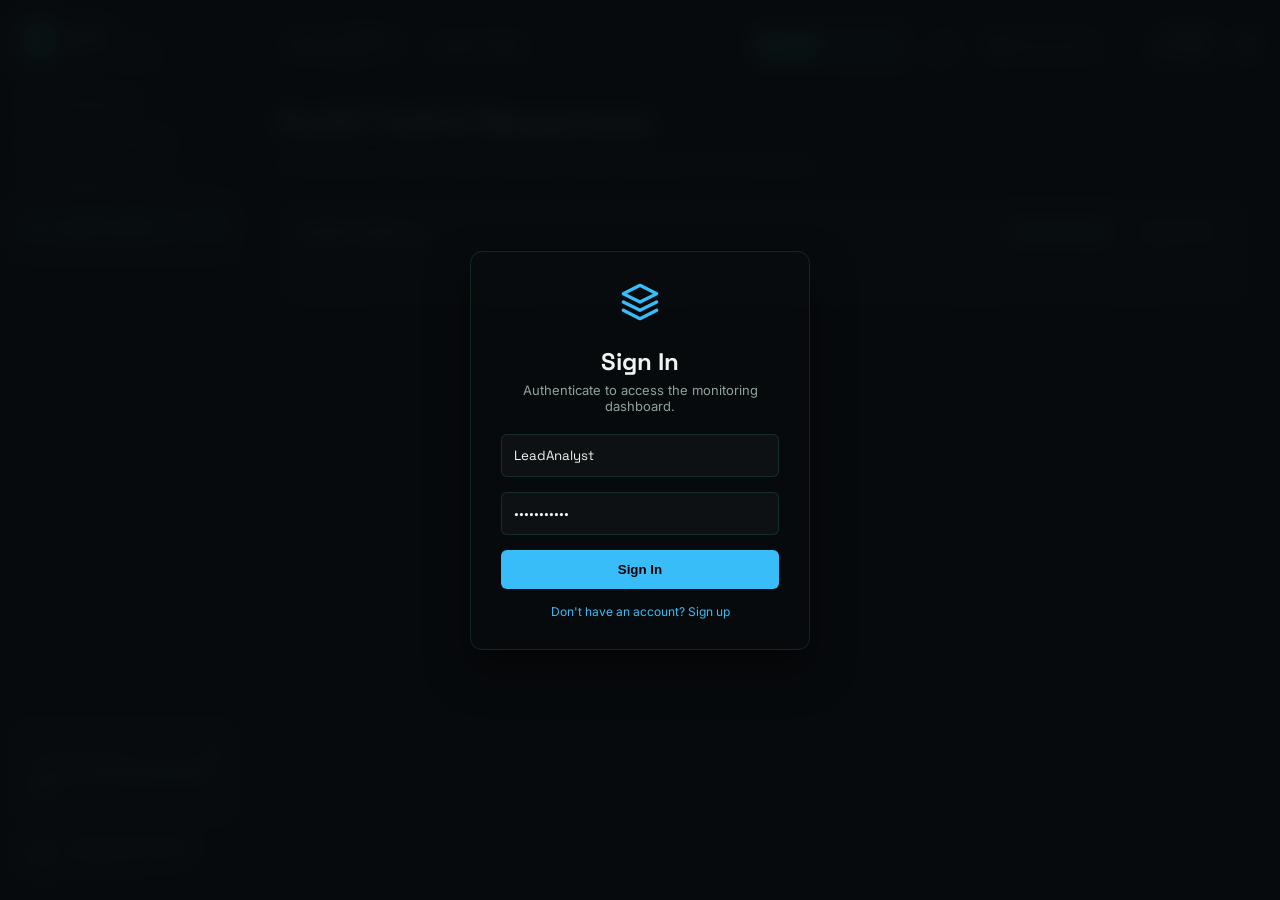
==== commit d0a04f52: "Add full backend authentication" ====
--- a/frontend/audit.html
+++ b/frontend/audit.html
@@ -165,15 +165,22 @@
     <div style="margin-bottom:20px;">
       <svg width="40" height="40" viewBox="0 0 24 24" fill="none" stroke="var(--cyan)" stroke-width="2" stroke-linecap="round" stroke-linejoin="round"><path d="M12 2L2 7l10 5 10-5-10-5zM2 17l10 5 10-5M2 12l10 5 10-5"/></svg>
     </div>
-    <h2 class="display" style="font-size:24px; margin-bottom:5px;">AIDS Auth</h2>
-    <p style="color:var(--text-secondary); font-size:13px; margin-bottom:20px;">Authenticate to access the monitoring dashboard.</p>
-    <input type="text" id="loginName" class="login-input" placeholder="Your Name" value="Joshitha Gosangari">
-    <select id="loginRole" class="login-input" style="appearance:none; background-image:url('data:image/svg+xml;utf8,<svg fill=%22%23fff%22 viewBox=%220 0 24 24%22 xmlns=%22http://www.w3.org/2000/svg%22><path d=%22M7 10l5 5 5-5z%22/></svg>'); background-repeat:no-repeat; background-position:right 10px center; background-size:20px;">
+    <h2 class="display" id="authTitle" style="font-size:24px; margin-bottom:5px;">Sign In</h2>
+    <p id="authDesc" style="color:var(--text-secondary); font-size:13px; margin-bottom:20px;">Authenticate to access the monitoring dashboard.</p>
+    
+    <input type="text" id="loginName" class="login-input" placeholder="Username" value="LeadAnalyst">
+    <input type="password" id="loginPassword" class="login-input" placeholder="Password" value="password123">
+    
+    <select id="loginRole" class="login-input" style="appearance:none; display:none; background-image:url('data:image/svg+xml;utf8,<svg fill=%22%23fff%22 viewBox=%220 0 24 24%22 xmlns=%22http://www.w3.org/2000/svg%22><path d=%22M7 10l5 5 5-5z%22/></svg>'); background-repeat:no-repeat; background-position:right 10px center; background-size:20px;">
       <option value="Admin">Administrator</option>
       <option value="Analyst" selected>Security Analyst</option>
       <option value="Viewer">Viewer (Read-Only)</option>
     </select>
-    <button class="login-btn" onclick="doLogin()">Sign In</button>
+    
+    <button class="login-btn" id="authBtn" onclick="doAuth()">Sign In</button>
+    <div style="margin-top:15px; font-size:12px; color:var(--text-secondary);">
+      <a href="#" onclick="toggleAuthMode()" id="authToggle" style="color:var(--cyan); text-decoration:none;">Don't have an account? Sign up</a>
+    </div>
   </div>
 </div>
 </body>
